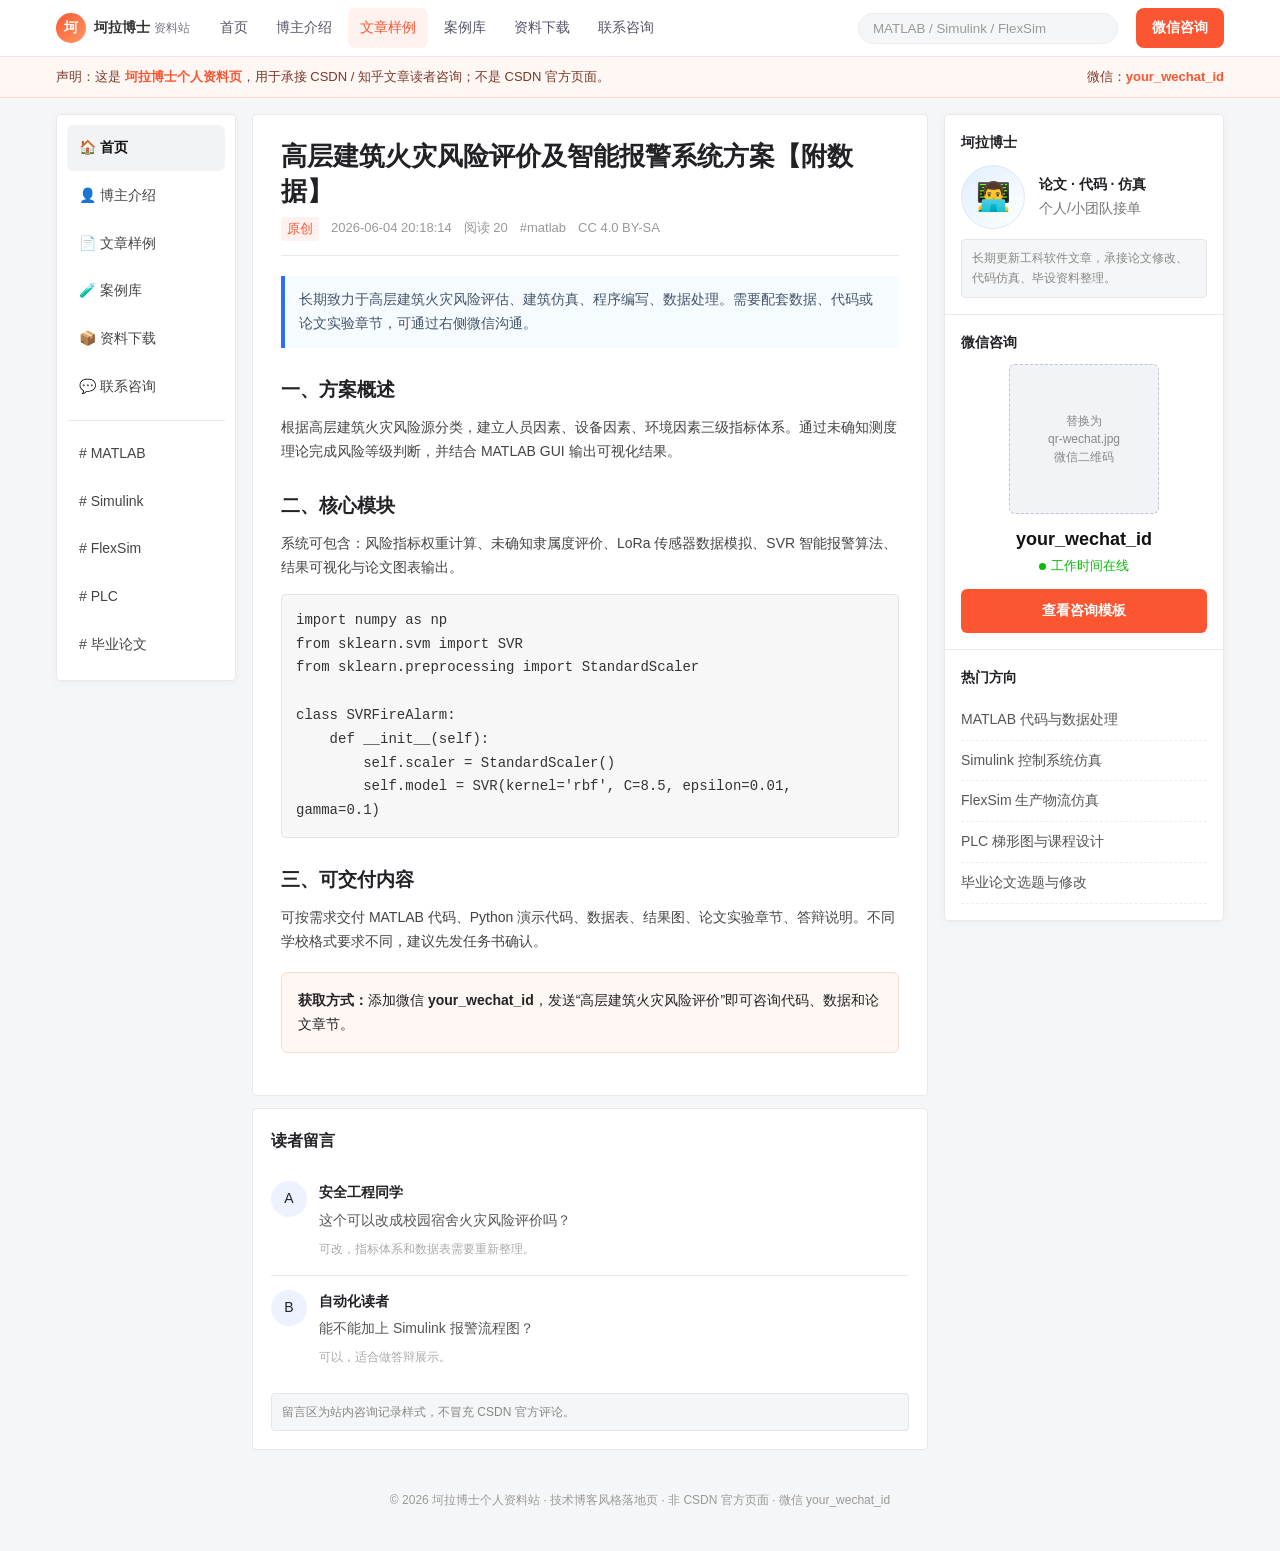
==== article-fire.html @ f5367d6f "Add files via upload" ====
<!doctype html><html lang="zh-CN"><head><meta charset="utf-8"><meta name="viewport" content="width=device-width,initial-scale=1"><title>高层建筑火灾风险评价及智能报警系统方案</title><meta name="description" content="坷拉博士个人资料站，论文修改、代码仿真、MATLAB、Simulink、FlexSim、PLC资料与案例。"><link rel="stylesheet" href="styles.css"></head><body><header class="top"><div class="top-inner"><a class="brand" href="index.html"><span class="brand-dot">坷</span><span>坷拉博士<small>资料站</small></span></a><nav class="nav"><a href="index.html" class="">首页</a><a href="profile.html" class="">博主介绍</a><a href="article-fire.html" class="active">文章样例</a><a href="cases.html" class="">案例库</a><a href="resources.html" class="">资料下载</a><a href="contact.html" class="">联系咨询</a></nav><input class="search" value="MATLAB / Simulink / FlexSim" readonly><a class="wechat-btn" href="contact.html">微信咨询</a></div></header><div class="notice"><div class="notice-inner"><span>声明：这是 <b>坷拉博士个人资料页</b>，用于承接 CSDN / 知乎文章读者咨询；不是 CSDN 官方页面。</span><span>微信：<b>your_wechat_id</b></span></div></div><main class="layout"><aside class="left"><a class="active" href="index.html">🏠 首页</a><a href="profile.html">👤 博主介绍</a><a href="article-fire.html">📄 文章样例</a><a href="cases.html">🧪 案例库</a><a href="resources.html">📦 资料下载</a><a href="contact.html">💬 联系咨询</a><div class="sep"></div><a href="#"># MATLAB</a><a href="#"># Simulink</a><a href="#"># FlexSim</a><a href="#"># PLC</a><a href="#"># 毕业论文</a></aside><section class="main"><article class="article"><h1>高层建筑火灾风险评价及智能报警系统方案【附数据】</h1><div class="meta"><span class="tag">原创</span><span>2026-06-04 20:18:14</span><span>阅读 20</span><span>#matlab</span><span>CC 4.0 BY-SA</span></div><div class="callout">长期致力于高层建筑火灾风险评估、建筑仿真、程序编写、数据处理。需要配套数据、代码或论文实验章节，可通过右侧微信沟通。</div><h2>一、方案概述</h2><p>根据高层建筑火灾风险源分类，建立人员因素、设备因素、环境因素三级指标体系。通过未确知测度理论完成风险等级判断，并结合 MATLAB GUI 输出可视化结果。</p><h2>二、核心模块</h2><p>系统可包含：风险指标权重计算、未确知隶属度评价、LoRa 传感器数据模拟、SVR 智能报警算法、结果可视化与论文图表输出。</p><pre class="code">import numpy as np
from sklearn.svm import SVR
from sklearn.preprocessing import StandardScaler

class SVRFireAlarm:
    def __init__(self):
        self.scaler = StandardScaler()
        self.model = SVR(kernel='rbf', C=8.5, epsilon=0.01, gamma=0.1)</pre><h2>三、可交付内容</h2><p>可按需求交付 MATLAB 代码、Python 演示代码、数据表、结果图、论文实验章节、答辩说明。不同学校格式要求不同，建议先发任务书确认。</p><div class="contact-box"><b>获取方式：</b>添加微信 <b>your_wechat_id</b>，发送“高层建筑火灾风险评价”即可咨询代码、数据和论文章节。</div></article><section class="comments"><h3>读者留言</h3><div class="comment"><div class="c-avatar">A</div><div class="c-body"><b>安全工程同学</b><p>这个可以改成校园宿舍火灾风险评价吗？</p><span class="c-time">可改，指标体系和数据表需要重新整理。</span></div></div><div class="comment"><div class="c-avatar">B</div><div class="c-body"><b>自动化读者</b><p>能不能加上 Simulink 报警流程图？</p><span class="c-time">可以，适合做答辩展示。</span></div></div><div class="safe-label">留言区为站内咨询记录样式，不冒充 CSDN 官方评论。</div></section></section><aside class="right"><div class="side-card"><div class="side-title">坷拉博士</div><div class="profile-head"><div class="avatar">👨‍💻</div><div><b>论文 · 代码 · 仿真</b><br><span style="color:#777">个人/小团队接单</span></div></div><div class="safe-label">长期更新工科软件文章，承接论文修改、代码仿真、毕设资料整理。</div></div><div class="side-card"><div class="side-title">微信咨询</div><div class="qr">替换为<br>qr-wechat.jpg<br>微信二维码</div><div class="wechat-id">your_wechat_id</div><div style="text-align:center;color:#09bb07;font-size:13px"><span class="green-dot"></span>工作时间在线</div><a href="contact.html" class="btn-full">查看咨询模板</a></div><div class="side-card"><div class="side-title">热门方向</div><div class="mini-list"><a>MATLAB 代码与数据处理</a><a>Simulink 控制系统仿真</a><a>FlexSim 生产物流仿真</a><a>PLC 梯形图与课程设计</a><a>毕业论文选题与修改</a></div></div></aside></main><footer class="footer">© 2026 坷拉博士个人资料站 · 技术博客风格落地页 · 非 CSDN 官方页面 · 微信 your_wechat_id</footer></body></html>
---- styles.css ----
:root{--bg:#f5f6f7;--card:#fff;--text:#222226;--muted:#777888;--line:#e8e8ed;--orange:#fc5531;--orange2:#ff7846;--blue:#2b6ff6;--side:#ffffff;--soft:#f7f8fa;--green:#00b050;--shadow:0 2px 10px rgba(0,0,0,.04);--max:1200px}*{box-sizing:border-box}body{margin:0;background:var(--bg);font-family:-apple-system,BlinkMacSystemFont,"Segoe UI","PingFang SC","Microsoft YaHei",Arial,sans-serif;color:var(--text);font-size:14px;line-height:1.7}a{color:inherit;text-decoration:none}.top{position:sticky;top:0;z-index:20;background:#fff;border-bottom:1px solid var(--line)}.top-inner{max-width:var(--max);height:56px;margin:auto;display:flex;align-items:center;gap:18px;padding:0 16px}.brand{display:flex;align-items:center;gap:8px;font-weight:700;color:#333}.brand-dot{width:30px;height:30px;border-radius:50%;background:linear-gradient(135deg,var(--orange),#ff9a63);color:#fff;display:grid;place-items:center;font-weight:800}.brand small{font-weight:400;color:var(--muted);margin-left:4px}.nav{display:flex;gap:4px;flex:1}.nav a{padding:8px 12px;border-radius:8px;color:#555666}.nav a.active,.nav a:hover{background:#fff1ed;color:var(--orange)}.search{width:260px;background:#f5f6f7;border:1px solid #eaebef;border-radius:18px;padding:7px 14px;color:#999}.wechat-btn{background:var(--orange);color:#fff;padding:8px 16px;border-radius:8px;font-weight:600}.notice{background:#fff7f4;border-bottom:1px solid #ffd9cc;color:#7a3a2a}.notice-inner{max-width:var(--max);margin:auto;padding:9px 16px;font-size:13px;display:flex;justify-content:space-between;gap:12px}.notice b{color:var(--orange)}.layout{max-width:var(--max);margin:16px auto;display:grid;grid-template-columns:180px minmax(0,1fr) 280px;gap:16px;padding:0 16px}.left,.right,.card{background:var(--card);border:1px solid var(--line);border-radius:4px;box-shadow:var(--shadow)}.left{position:sticky;top:74px;height:max-content;padding:10px}.left a{display:flex;align-items:center;gap:10px;padding:11px 12px;border-radius:6px;color:#444;margin-bottom:2px}.left a.active,.left a:hover{background:#f2f3f5;color:#111;font-weight:600}.left .sep{border-top:1px solid var(--line);margin:10px 0}.main{display:flex;flex-direction:column;gap:12px}.profile-card{padding:18px}.profile-head{display:flex;gap:14px;align-items:center}.avatar{width:64px;height:64px;border-radius:50%;background:linear-gradient(135deg,#dfefff,#fff);border:1px solid #dfe7f4;display:grid;place-items:center;font-size:28px}.name{font-size:20px;font-weight:800}.badge{display:inline-block;background:#fff1ed;color:var(--orange);font-size:12px;border-radius:3px;padding:1px 6px;margin-left:5px}.stats{display:flex;gap:24px;margin-top:12px}.stat b{font-size:17px}.stat span{display:block;color:var(--muted);font-size:12px}.intro{margin-top:12px;color:#555666}.tabs{display:flex;background:#fff;border:1px solid var(--line);border-radius:4px;overflow:hidden}.tabs a{padding:12px 20px;color:#555;border-bottom:2px solid transparent}.tabs a.active{color:var(--orange);border-bottom-color:var(--orange);font-weight:600}.article-list{background:#fff;border:1px solid var(--line);border-radius:4px}.article-item{padding:18px 20px;border-bottom:1px solid var(--line)}.article-item:last-child{border-bottom:0}.article-item h2{font-size:18px;margin:0 0 7px}.article-item h2 a:hover{color:var(--orange)}.snippet{color:#555666;margin:0 0 10px}.meta{display:flex;flex-wrap:wrap;gap:12px;color:#999;font-size:13px}.tag{color:var(--orange);background:#fff1ed;padding:1px 6px;border-radius:3px}.right{height:max-content;position:sticky;top:74px}.side-card{padding:16px;border-bottom:1px solid var(--line)}.side-card:last-child{border-bottom:0}.side-title{font-weight:700;margin-bottom:10px}.qr{width:150px;height:150px;margin:10px auto;background:#f1f3f6;border:1px dashed #bfc5d1;border-radius:6px;display:grid;place-items:center;text-align:center;color:#888;font-size:12px;line-height:1.5}.wechat-id{text-align:center;font-size:18px;font-weight:800;color:#111;margin-top:8px}.green-dot{display:inline-block;width:7px;height:7px;background:#09bb07;border-radius:50%;margin-right:5px}.btn-full{display:block;text-align:center;background:var(--orange);color:#fff;padding:10px;border-radius:6px;font-weight:700;margin-top:12px}.mini-list a{display:block;padding:8px 0;border-bottom:1px dashed #eee;color:#555}.mini-list a:hover{color:var(--orange)}.article{background:#fff;border:1px solid var(--line);border-radius:4px;padding:24px 28px}.article h1{font-size:26px;line-height:1.35;margin:0 0 8px}.article .meta{border-bottom:1px solid var(--line);padding-bottom:14px;margin-bottom:20px}.article h2{font-size:19px;margin:26px 0 10px}.article p{color:#444;margin:10px 0}.code{background:#f7f7f8;border:1px solid #e5e5e5;border-radius:4px;padding:14px;white-space:pre-wrap;font-family:Consolas,Monaco,monospace;color:#333;overflow:auto}.callout{background:#f6fbff;border-left:4px solid var(--blue);padding:12px 14px;margin:16px 0;color:#43546b}.contact-box{background:#fff7f4;border:1px solid #ffd9cc;border-radius:6px;padding:16px;margin:18px 0}.comments{background:#fff;border:1px solid var(--line);border-radius:4px;padding:18px}.comments h3{margin:0 0 12px}.comment{display:flex;gap:12px;padding:14px 0;border-top:1px solid var(--line)}.comment:first-of-type{border-top:0}.c-avatar{width:36px;height:36px;border-radius:50%;background:#eef2ff;display:grid;place-items:center}.c-body b{font-size:14px}.c-body p{margin:4px 0;color:#555}.c-time{color:#aaa;font-size:12px}.grid{display:grid;grid-template-columns:repeat(2,1fr);gap:12px}.resource{padding:18px;background:#fff;border:1px solid var(--line);border-radius:4px}.resource h3{margin:0 0 8px}.resource p{color:#555;margin:0 0 12px}.footer{max-width:var(--max);margin:20px auto;padding:20px 16px;color:#999;text-align:center;font-size:12px}.safe-label{font-size:12px;color:#888;background:#f5f6f7;border:1px solid #e5e6eb;border-radius:4px;padding:8px 10px;margin-top:10px}@media(max-width:900px){.layout{grid-template-columns:1fr}.left,.right{position:static}.nav{display:none}.search{display:none}.grid{grid-template-columns:1fr}.top-inner{gap:10px}.wechat-btn{margin-left:auto}.article{padding:18px}.profile-head{align-items:flex-start}.stats{gap:12px}}
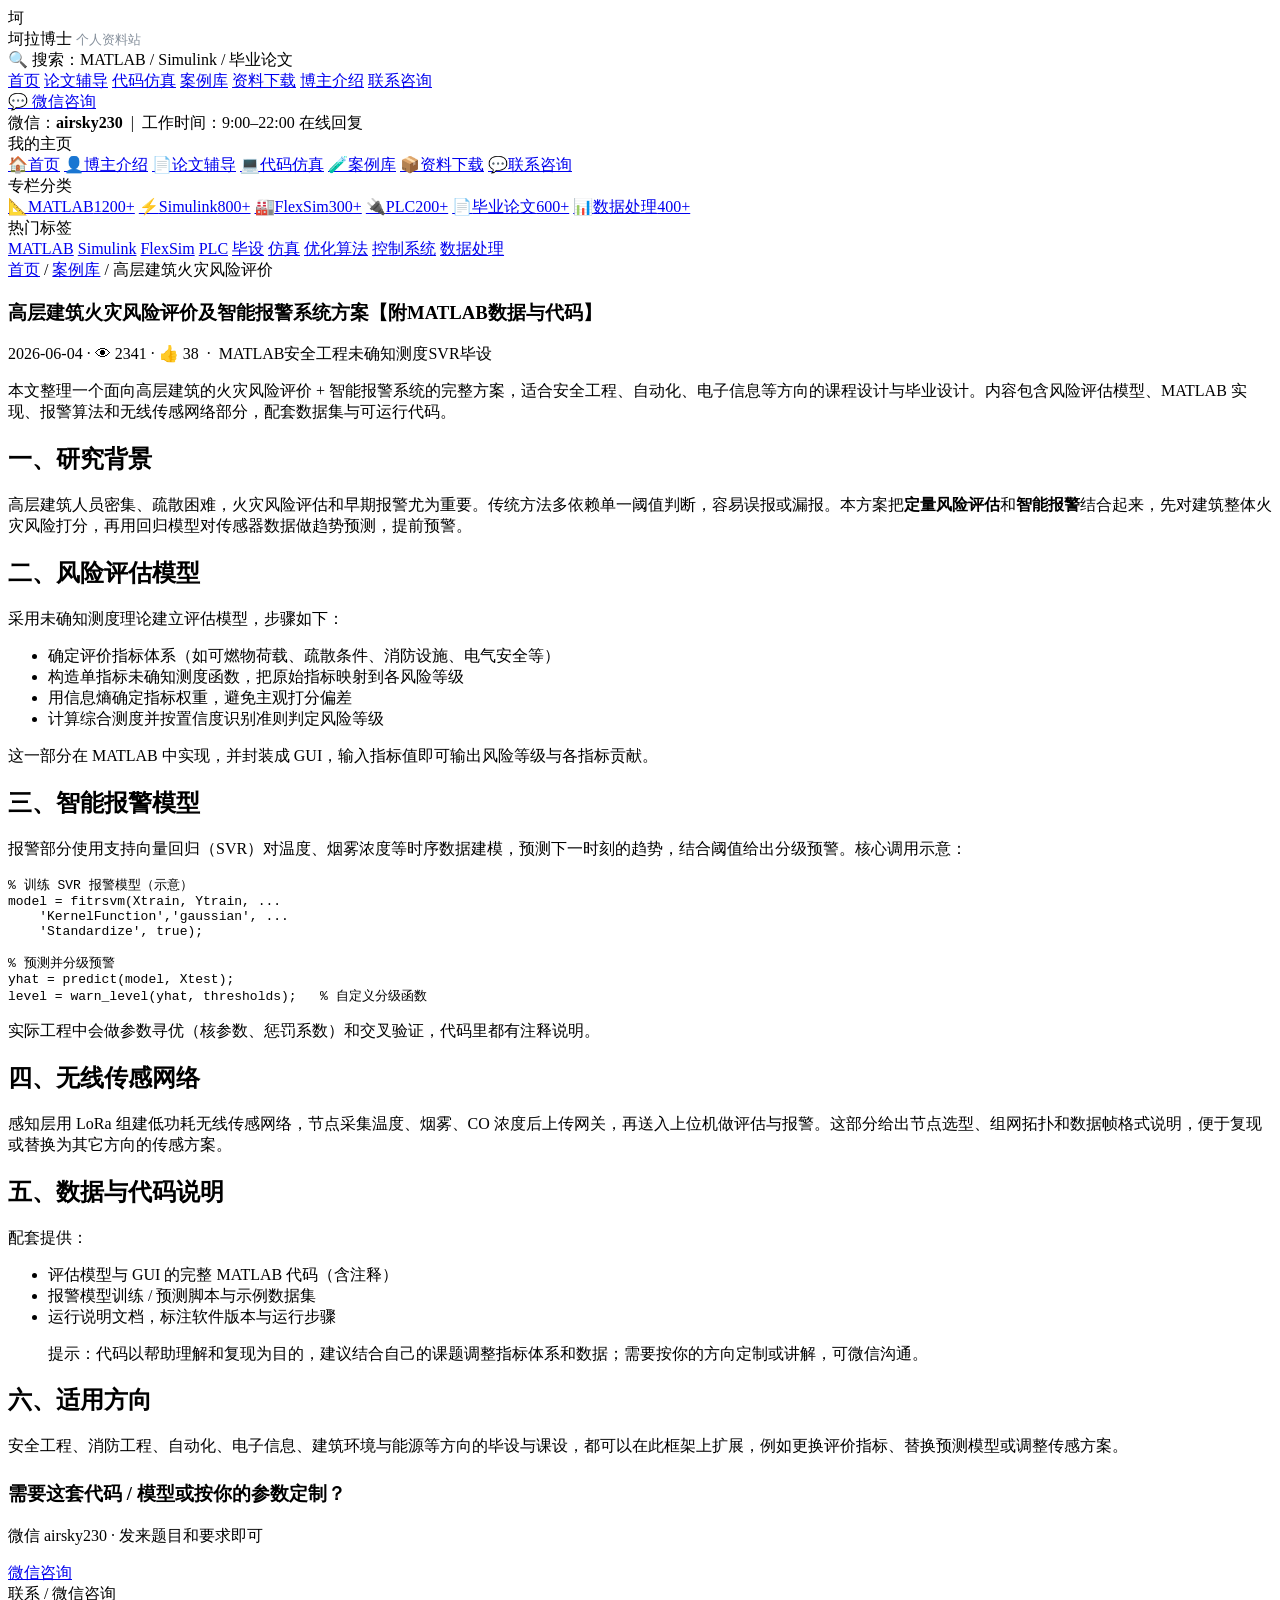
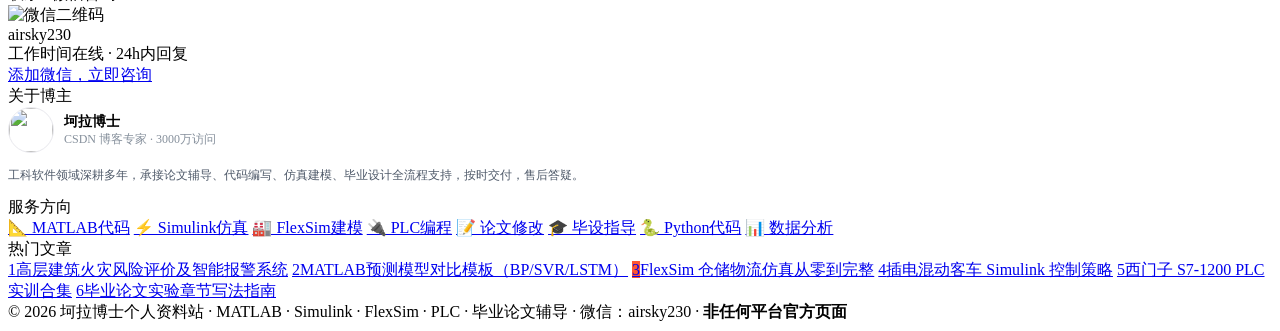
==== commit 70194644: "Deleted" ====
--- a/article-fire.html
+++ b/article-fire.html
@@ -1,8 +1,201 @@
-<!doctype html><html lang="zh-CN"><head><meta charset="utf-8"><meta name="viewport" content="width=device-width,initial-scale=1"><title>高层建筑火灾风险评价及智能报警系统方案</title><meta name="description" content="坷拉博士个人资料站，论文修改、代码仿真、MATLAB、Simulink、FlexSim、PLC资料与案例。"><link rel="stylesheet" href="styles.css"></head><body><header class="top"><div class="top-inner"><a class="brand" href="index.html"><span class="brand-dot">坷</span><span>坷拉博士<small>资料站</small></span></a><nav class="nav"><a href="index.html" class="">首页</a><a href="profile.html" class="">博主介绍</a><a href="article-fire.html" class="active">文章样例</a><a href="cases.html" class="">案例库</a><a href="resources.html" class="">资料下载</a><a href="contact.html" class="">联系咨询</a></nav><input class="search" value="MATLAB / Simulink / FlexSim" readonly><a class="wechat-btn" href="contact.html">微信咨询</a></div></header><div class="notice"><div class="notice-inner"><span>声明：这是 <b>坷拉博士个人资料页</b>，用于承接 CSDN / 知乎文章读者咨询；不是 CSDN 官方页面。</span><span>微信：<b>your_wechat_id</b></span></div></div><main class="layout"><aside class="left"><a class="active" href="index.html">🏠 首页</a><a href="profile.html">👤 博主介绍</a><a href="article-fire.html">📄 文章样例</a><a href="cases.html">🧪 案例库</a><a href="resources.html">📦 资料下载</a><a href="contact.html">💬 联系咨询</a><div class="sep"></div><a href="#"># MATLAB</a><a href="#"># Simulink</a><a href="#"># FlexSim</a><a href="#"># PLC</a><a href="#"># 毕业论文</a></aside><section class="main"><article class="article"><h1>高层建筑火灾风险评价及智能报警系统方案【附数据】</h1><div class="meta"><span class="tag">原创</span><span>2026-06-04 20:18:14</span><span>阅读 20</span><span>#matlab</span><span>CC 4.0 BY-SA</span></div><div class="callout">长期致力于高层建筑火灾风险评估、建筑仿真、程序编写、数据处理。需要配套数据、代码或论文实验章节，可通过右侧微信沟通。</div><h2>一、方案概述</h2><p>根据高层建筑火灾风险源分类，建立人员因素、设备因素、环境因素三级指标体系。通过未确知测度理论完成风险等级判断，并结合 MATLAB GUI 输出可视化结果。</p><h2>二、核心模块</h2><p>系统可包含：风险指标权重计算、未确知隶属度评价、LoRa 传感器数据模拟、SVR 智能报警算法、结果可视化与论文图表输出。</p><pre class="code">import numpy as np
-from sklearn.svm import SVR
-from sklearn.preprocessing import StandardScaler
-
-class SVRFireAlarm:
-    def __init__(self):
-        self.scaler = StandardScaler()
-        self.model = SVR(kernel='rbf', C=8.5, epsilon=0.01, gamma=0.1)</pre><h2>三、可交付内容</h2><p>可按需求交付 MATLAB 代码、Python 演示代码、数据表、结果图、论文实验章节、答辩说明。不同学校格式要求不同，建议先发任务书确认。</p><div class="contact-box"><b>获取方式：</b>添加微信 <b>your_wechat_id</b>，发送“高层建筑火灾风险评价”即可咨询代码、数据和论文章节。</div></article><section class="comments"><h3>读者留言</h3><div class="comment"><div class="c-avatar">A</div><div class="c-body"><b>安全工程同学</b><p>这个可以改成校园宿舍火灾风险评价吗？</p><span class="c-time">可改，指标体系和数据表需要重新整理。</span></div></div><div class="comment"><div class="c-avatar">B</div><div class="c-body"><b>自动化读者</b><p>能不能加上 Simulink 报警流程图？</p><span class="c-time">可以，适合做答辩展示。</span></div></div><div class="safe-label">留言区为站内咨询记录样式，不冒充 CSDN 官方评论。</div></section></section><aside class="right"><div class="side-card"><div class="side-title">坷拉博士</div><div class="profile-head"><div class="avatar">👨‍💻</div><div><b>论文 · 代码 · 仿真</b><br><span style="color:#777">个人/小团队接单</span></div></div><div class="safe-label">长期更新工科软件文章，承接论文修改、代码仿真、毕设资料整理。</div></div><div class="side-card"><div class="side-title">微信咨询</div><div class="qr">替换为<br>qr-wechat.jpg<br>微信二维码</div><div class="wechat-id">your_wechat_id</div><div style="text-align:center;color:#09bb07;font-size:13px"><span class="green-dot"></span>工作时间在线</div><a href="contact.html" class="btn-full">查看咨询模板</a></div><div class="side-card"><div class="side-title">热门方向</div><div class="mini-list"><a>MATLAB 代码与数据处理</a><a>Simulink 控制系统仿真</a><a>FlexSim 生产物流仿真</a><a>PLC 梯形图与课程设计</a><a>毕业论文选题与修改</a></div></div></aside></main><footer class="footer">© 2026 坷拉博士个人资料站 · 技术博客风格落地页 · 非 CSDN 官方页面 · 微信 your_wechat_id</footer></body></html>+<!doctype html>
+<html lang="zh-CN">
+<head>
+<meta charset="utf-8">
+<meta name="viewport" content="width=device-width,initial-scale=1">
+<title>高层建筑火灾风险评价及智能报警系统方案【附MATLAB数据与代码】 - 坷拉博士</title>
+<meta name="description" content="高层建筑火灾风险评价及智能报警系统方案【附MATLAB数据与代码】">
+<link rel="stylesheet" href="assets/css/style.css">
+</head>
+<body>
+<!-- TOP NAV -->
+<header class="topbar">
+  <div class="topbar-inner">
+    <div class="logo">
+      <div class="logo-icon">坷</div>
+      <span>坷拉博士<small style="font-weight:400;color:#86909c;font-size:13px;margin-left:4px">个人资料站</small></span>
+    </div>
+    <div class="top-search">🔍 搜索：MATLAB / Simulink / 毕业论文</div>
+    <nav class="top-nav">
+      <a href="index.html">首页</a>
+      <a href="paper.html">论文辅导</a>
+      <a href="code.html">代码仿真</a>
+      <a href="cases.html" class="cur">案例库</a>
+      <a href="resources.html">资料下载</a>
+      <a href="profile.html">博主介绍</a>
+      <a href="contact.html">联系咨询</a>
+    </nav>
+    <div class="top-right">
+      <a class="btn-create" href="contact.html">💬 微信咨询</a>
+    </div>
+  </div>
+</header>
+
+<!-- NOTICE -->
+<div class="notice">
+  <div class="notice-inner">
+    <span>微信：<b>airsky230</b> &nbsp;|&nbsp; 工作时间：9:00–22:00 在线回复</span>
+  </div>
+</div>
+
+<!-- MAIN LAYOUT -->
+<div class="wrap">
+
+  <!-- LEFT NAV -->
+  <aside class="left-nav">
+    <div class="nav-block">
+      <div class="nav-block-title">我的主页</div>
+      <a href="index.html"><span class="ic">🏠</span>首页</a>
+      <a href="profile.html"><span class="ic">👤</span>博主介绍</a>
+      <a href="paper.html"><span class="ic">📄</span>论文辅导</a>
+      <a href="code.html"><span class="ic">💻</span>代码仿真</a>
+      <a href="cases.html" class="cur"><span class="ic">🧪</span>案例库</a>
+      <a href="resources.html"><span class="ic">📦</span>资料下载</a>
+      <a href="contact.html"><span class="ic">💬</span>联系咨询</a>
+    </div>
+    <div class="nav-block">
+      <div class="nav-block-title">专栏分类</div>
+      <a href="cases.html"><span class="ic">📐</span>MATLAB<span class="cnt">1200+</span></a>
+      <a href="cases.html"><span class="ic">⚡</span>Simulink<span class="cnt">800+</span></a>
+      <a href="cases.html"><span class="ic">🏭</span>FlexSim<span class="cnt">300+</span></a>
+      <a href="cases.html"><span class="ic">🔌</span>PLC<span class="cnt">200+</span></a>
+      <a href="paper.html"><span class="ic">📄</span>毕业论文<span class="cnt">600+</span></a>
+      <a href="cases.html"><span class="ic">📊</span>数据处理<span class="cnt">400+</span></a>
+    </div>
+    <div class="nav-block">
+      <div class="nav-block-title">热门标签</div>
+      <div class="tag-list">
+        <a href="cases.html">MATLAB</a>
+        <a href="cases.html">Simulink</a>
+        <a href="cases.html">FlexSim</a>
+        <a href="cases.html">PLC</a>
+        <a href="cases.html">毕设</a>
+        <a href="cases.html">仿真</a>
+        <a href="cases.html">优化算法</a>
+        <a href="cases.html">控制系统</a>
+        <a href="cases.html">数据处理</a>
+      </div>
+    </div>
+  </aside>
+
+  <!-- MAIN -->
+  <section class="main">
+
+    <article class="card prose">
+      <div class="crumb"><a href="index.html">首页</a> / <a href="cases.html">案例库</a> / 高层建筑火灾风险评价</div>
+      <h1>高层建筑火灾风险评价及智能报警系统方案【附MATLAB数据与代码】</h1>
+      <div class="art-info">2026-06-04 · 👁 2341 · 👍 38 &nbsp;·&nbsp; <span class="tag">MATLAB</span><span class="tag">安全工程</span><span class="tag">未确知测度</span><span class="tag">SVR</span><span class="tag">毕设</span></div>
+
+      <p>本文整理一个面向高层建筑的火灾风险评价 + 智能报警系统的完整方案，适合安全工程、自动化、电子信息等方向的课程设计与毕业设计。内容包含风险评估模型、MATLAB 实现、报警算法和无线传感网络部分，配套数据集与可运行代码。</p>
+
+      <h2>一、研究背景</h2>
+      <p>高层建筑人员密集、疏散困难，火灾风险评估和早期报警尤为重要。传统方法多依赖单一阈值判断，容易误报或漏报。本方案把<strong>定量风险评估</strong>和<strong>智能报警</strong>结合起来，先对建筑整体火灾风险打分，再用回归模型对传感器数据做趋势预测，提前预警。</p>
+
+      <h2>二、风险评估模型</h2>
+      <p>采用未确知测度理论建立评估模型，步骤如下：</p>
+      <ul>
+        <li>确定评价指标体系（如可燃物荷载、疏散条件、消防设施、电气安全等）</li>
+        <li>构造单指标未确知测度函数，把原始指标映射到各风险等级</li>
+        <li>用信息熵确定指标权重，避免主观打分偏差</li>
+        <li>计算综合测度并按置信度识别准则判定风险等级</li>
+      </ul>
+      <p>这一部分在 MATLAB 中实现，并封装成 GUI，输入指标值即可输出风险等级与各指标贡献。</p>
+
+      <h2>三、智能报警模型</h2>
+      <p>报警部分使用支持向量回归（SVR）对温度、烟雾浓度等时序数据建模，预测下一时刻的趋势，结合阈值给出分级预警。核心调用示意：</p>
+      <pre><code>% 训练 SVR 报警模型（示意）
+model = fitrsvm(Xtrain, Ytrain, ...
+    'KernelFunction','gaussian', ...
+    'Standardize', true);
+
+% 预测并分级预警
+yhat = predict(model, Xtest);
+level = warn_level(yhat, thresholds);   % 自定义分级函数</code></pre>
+      <p>实际工程中会做参数寻优（核参数、惩罚系数）和交叉验证，代码里都有注释说明。</p>
+
+      <h2>四、无线传感网络</h2>
+      <p>感知层用 LoRa 组建低功耗无线传感网络，节点采集温度、烟雾、CO 浓度后上传网关，再送入上位机做评估与报警。这部分给出节点选型、组网拓扑和数据帧格式说明，便于复现或替换为其它方向的传感方案。</p>
+
+      <h2>五、数据与代码说明</h2>
+      <p>配套提供：</p>
+      <ul>
+        <li>评估模型与 GUI 的完整 MATLAB 代码（含注释）</li>
+        <li>报警模型训练 / 预测脚本与示例数据集</li>
+        <li>运行说明文档，标注软件版本与运行步骤</li>
+      </ul>
+      <blockquote>提示：代码以帮助理解和复现为目的，建议结合自己的课题调整指标体系和数据；需要按你的方向定制或讲解，可微信沟通。</blockquote>
+
+      <h2>六、适用方向</h2>
+      <p>安全工程、消防工程、自动化、电子信息、建筑环境与能源等方向的毕设与课设，都可以在此框架上扩展，例如更换评价指标、替换预测模型或调整传感方案。</p>
+
+      <div class="cta-strip" style="margin-top:24px">
+        <div class="cta-txt"><h3>需要这套代码 / 模型或按你的参数定制？</h3><p>微信 airsky230 · 发来题目和要求即可</p></div>
+        <a class="cta-act" href="contact.html">微信咨询</a>
+      </div>
+    </article>
+
+  </section><!-- /main -->
+
+  <!-- RIGHT SIDEBAR -->
+  <aside class="right">
+
+    <div class="side-card">
+      <div class="side-title">联系 / 微信咨询</div>
+      <div class="wechat-section">
+        <div class="qr-img">
+          <img src="assets/img/qr.png" alt="微信二维码">
+        </div>
+        <div class="wechat-id-text">airsky230</div>
+        <div class="wechat-sub"><span class="online-dot"></span>工作时间在线 · 24h内回复</div>
+        <a class="btn-consult" href="contact.html">添加微信，立即咨询</a>
+      </div>
+    </div>
+
+    <div class="side-card">
+      <div class="side-title">关于博主</div>
+      <div style="display:flex;gap:10px;align-items:center;margin-bottom:10px">
+        <img src="assets/img/avatar.jpg" style="width:44px;height:44px;border-radius:50%;object-fit:cover;border:1px solid #e8e8ed" alt="">
+        <div>
+          <div style="font-weight:700;font-size:14px">坷拉博士</div>
+          <div style="color:#86909c;font-size:12px">CSDN 博客专家 · 3000万访问</div>
+        </div>
+      </div>
+      <p style="font-size:12px;color:#4e5969;line-height:1.7">工科软件领域深耕多年，承接论文辅导、代码编写、仿真建模、毕业设计全流程支持，按时交付，售后答疑。</p>
+    </div>
+
+    <div class="side-card">
+      <div class="side-title">服务方向</div>
+      <div class="skill-grid">
+        <a class="skill-tag" href="code.html">📐 MATLAB代码</a>
+        <a class="skill-tag" href="code.html">⚡ Simulink仿真</a>
+        <a class="skill-tag" href="code.html">🏭 FlexSim建模</a>
+        <a class="skill-tag" href="code.html">🔌 PLC编程</a>
+        <a class="skill-tag" href="paper.html">📝 论文修改</a>
+        <a class="skill-tag" href="paper.html">🎓 毕设指导</a>
+        <a class="skill-tag" href="code.html">🐍 Python代码</a>
+        <a class="skill-tag" href="paper.html">📊 数据分析</a>
+      </div>
+    </div>
+
+    <div class="side-card">
+      <div class="side-title">热门文章</div>
+      <div class="hot-list">
+        <a href="article-fire.html"><span class="hot-num">1</span>高层建筑火灾风险评价及智能报警系统</a>
+        <a href="articles/matlab-prediction.html"><span class="hot-num">2</span>MATLAB预测模型对比模板（BP/SVR/LSTM）</a>
+        <a href="articles/flexsim-warehouse.html"><span class="hot-num" style="background:#fc5531">3</span>FlexSim 仓储物流仿真从零到完整</a>
+        <a href="articles/simulink-phev.html"><span class="hot-num gray">4</span>插电混动客车 Simulink 控制策略</a>
+        <a href="articles/plc-s7-1200.html"><span class="hot-num gray">5</span>西门子 S7-1200 PLC 实训合集</a>
+        <a href="cases.html"><span class="hot-num gray">6</span>毕业论文实验章节写法指南</a>
+      </div>
+    </div>
+
+  </aside>
+
+</div><!-- /wrap -->
+
+<footer class="footer">
+  © 2026 坷拉博士个人资料站 · MATLAB · Simulink · FlexSim · PLC · 毕业论文辅导 · 微信：airsky230 · <b>非任何平台官方页面</b>
+</footer>
+
+</body>
+</html>
